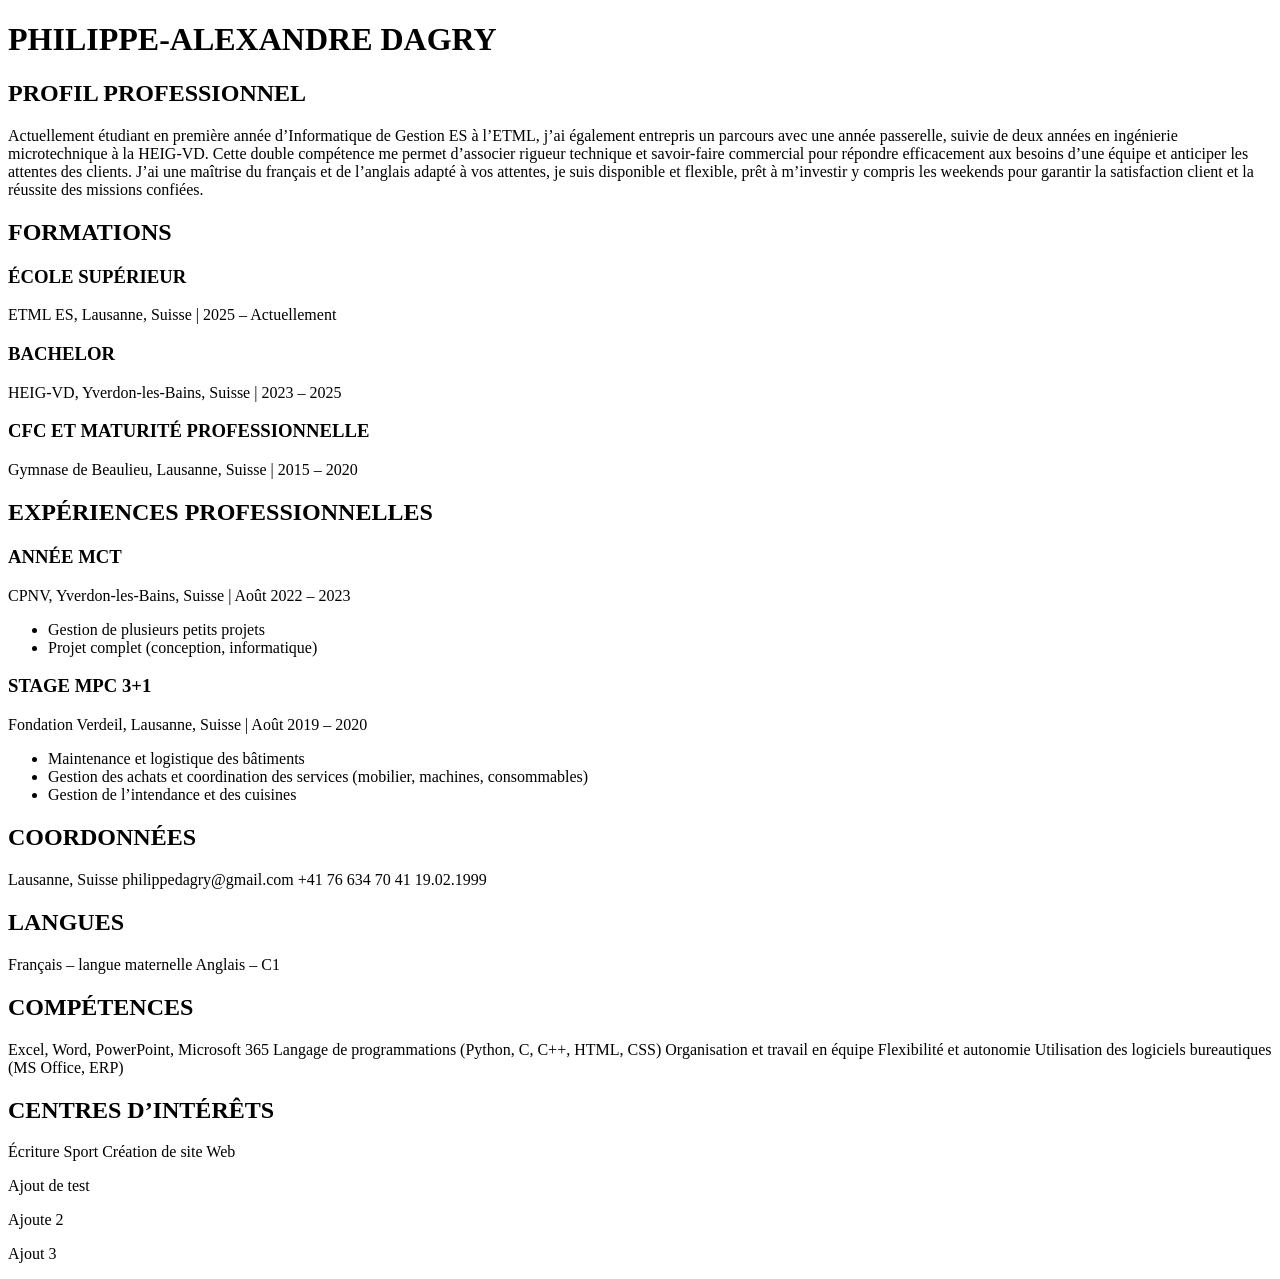
==== index.html @ e8908bed "Renommage fichier" ====
<!Doctype html>
    <html lang="FR">
        <head>
            <title>CV</title>
            <meta charset="UTF-8">
        </head>
    <body>
        <header>

        </header>
        <main>
            <h1>PHILIPPE-ALEXANDRE DAGRY</h1> 

            <h2>PROFIL PROFESSIONNEL</h2>
            Actuellement étudiant en première année d’Informatique de Gestion ES à l’ETML, j’ai également entrepris un parcours avec une année passerelle, suivie de deux années en ingénierie microtechnique à la HEIG-VD.
            Cette double compétence me permet d’associer rigueur technique et savoir-faire commercial pour répondre efficacement aux besoins d’une équipe et anticiper les attentes des clients.
            J’ai une maîtrise du français et de l’anglais adapté à vos attentes, je suis disponible et flexible, prêt à m’investir y compris les weekends pour garantir la satisfaction client et la réussite des missions confiées.

            <h2>FORMATIONS</h2>
            <h3>ÉCOLE SUPÉRIEUR</h3>
            <p>ETML ES, Lausanne, Suisse | 2025 – Actuellement</p>
            <h3>BACHELOR</h3>
            <p>HEIG-VD, Yverdon-les-Bains, Suisse | 2023 – 2025</p>
            <h3>CFC ET MATURITÉ PROFESSIONNELLE</h3>
            <p>Gymnase de Beaulieu, Lausanne, Suisse | 2015 – 2020</p>
            <h2>EXPÉRIENCES PROFESSIONNELLES</h2>
            <h3>ANNÉE MCT</h3>
            <p>CPNV, Yverdon-les-Bains, Suisse | Août 2022 – 2023</p>
            <ul>
                <li>Gestion de plusieurs petits projets</li>
                <li>Projet complet (conception, informatique)</li>
            </ul>
        
            <h3>STAGE MPC 3+1</h3>
            <p>Fondation Verdeil, Lausanne, Suisse | Août 2019 – 2020</p>
            
             <ul>
                <li>Maintenance et logistique des bâtiments</li>
                <li>Gestion des achats et coordination des services (mobilier, machines, consommables)</li>
                <li>Gestion de l’intendance et des cuisines</li>
            </ul>
    
            <h2>COORDONNÉES</h2>
            <p>
                Lausanne, Suisse
                philippedagry@gmail.com
                +41 76 634 70 41
                19.02.1999
            </p>
            
            <h2>LANGUES</h2>
            <p>
                Français – langue maternelle
                Anglais – C1
            </p>
            <h2>COMPÉTENCES</h2>
            <p>
                Excel, Word, PowerPoint, Microsoft 365
                Langage de programmations (Python, C, C++, HTML, CSS)
                Organisation et travail en équipe
                Flexibilité et autonomie
                Utilisation des logiciels bureautiques (MS Office, ERP)
            </p>
           
            <h2>CENTRES D’INTÉRÊTS</h2>
             <p>
                Écriture
                Sport
                Création de site Web
            </p>
            <p>Ajout de test</p>
            <p>Ajoute 2</p>
            <p>Ajout 3</p>
        </main>
        <footer>

        </footer>
    </body>
    </html>
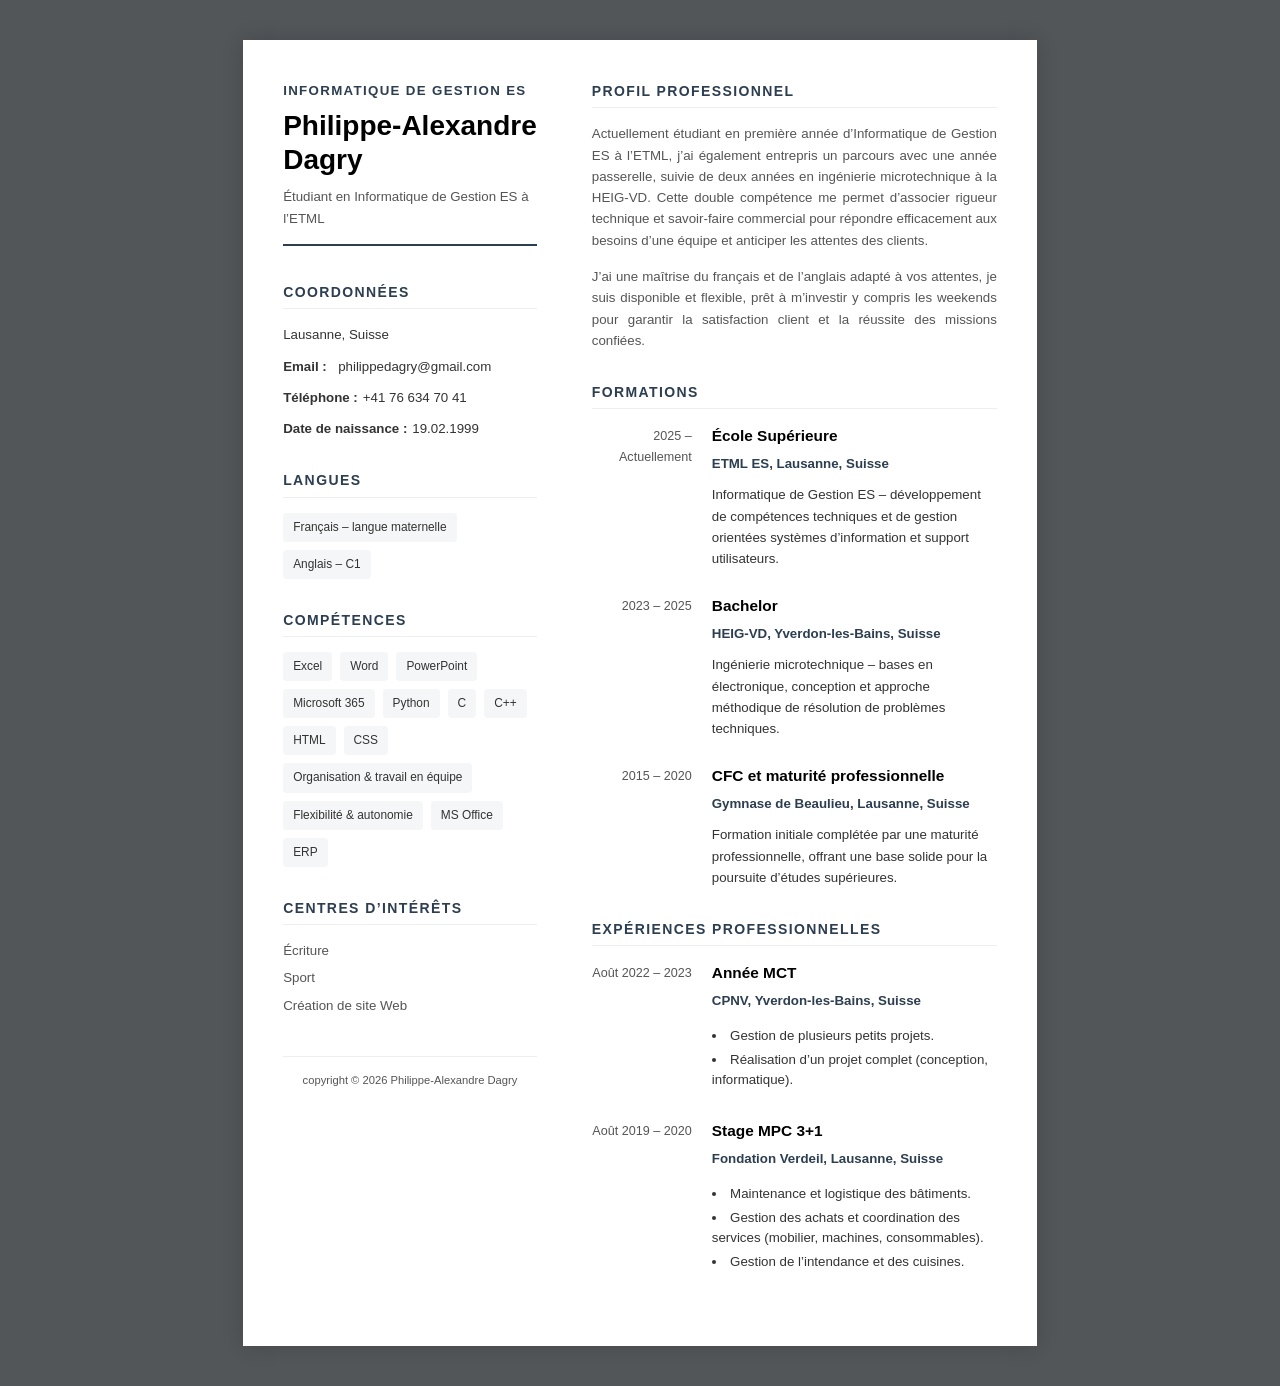
==== commit 701f4e0d: "Ajout du CSS Ajout de tout le style CSS" ====
--- a/index.html
+++ b/index.html
@@ -1,80 +1,173 @@
-<!Doctype html>
-    <html lang="FR">
-        <head>
-            <title>CV</title>
-            <meta charset="UTF-8">
-        </head>
-    <body>
-        <header>
+<!DOCTYPE html>
+<html lang="fr">
+<head>
+  <meta charset="UTF-8">
+  <title>CV Philippe-Alexandre Dagry</title>
+  <meta name="viewport" content="width=device-width, initial-scale=1">
+  <link rel="stylesheet" href="style.css">
+</head>
+<body>
+  <main class="cv-container">
+    <!-- COLONNE GAUCHE (infos) -->
+    <aside class="cv-col cv-col--side">
+      <header class="cv-header">
+        <div class="cv-title">Informatique de gestion ES</div>
+        <h1 class="cv-name">Philippe‑Alexandre Dagry</h1>
+        <div class="cv-section-content" style="margin-top: 4px;">
+          Étudiant en Informatique de Gestion ES à l’ETML
+        </div>
+      </header>
 
-        </header>
-        <main>
-            <h1>PHILIPPE-ALEXANDRE DAGRY</h1> 
+      <!-- Coordonnées -->
+      <section class="cv-section">
+        <div class="cv-section-title">Coordonnées</div>
+        <div class="cv-contact-list">
+          <div>Lausanne, Suisse</div>
+          <div><span class="cv-contact-label">Email&nbsp;:</span> philippedagry@gmail.com</div>
+          <div><span class="cv-contact-label">Téléphone&nbsp;:</span> +41 76 634 70 41</div>
+          <div><span class="cv-contact-label">Date de naissance&nbsp;:</span> 19.02.1999</div>
+        </div>
+      </section>
 
-            <h2>PROFIL PROFESSIONNEL</h2>
-            Actuellement étudiant en première année d’Informatique de Gestion ES à l’ETML, j’ai également entrepris un parcours avec une année passerelle, suivie de deux années en ingénierie microtechnique à la HEIG-VD.
-            Cette double compétence me permet d’associer rigueur technique et savoir-faire commercial pour répondre efficacement aux besoins d’une équipe et anticiper les attentes des clients.
-            J’ai une maîtrise du français et de l’anglais adapté à vos attentes, je suis disponible et flexible, prêt à m’investir y compris les weekends pour garantir la satisfaction client et la réussite des missions confiées.
+      <!-- Langues -->
+      <section class="cv-section">
+        <div class="cv-section-title">Langues</div>
+        <div class="cv-tags">
+          <span class="cv-tag">Français – langue maternelle</span>
+          <span class="cv-tag">Anglais – C1</span>
+        </div>
+      </section>
 
-            <h2>FORMATIONS</h2>
-            <h3>ÉCOLE SUPÉRIEUR</h3>
-            <p>ETML ES, Lausanne, Suisse | 2025 – Actuellement</p>
-            <h3>BACHELOR</h3>
-            <p>HEIG-VD, Yverdon-les-Bains, Suisse | 2023 – 2025</p>
-            <h3>CFC ET MATURITÉ PROFESSIONNELLE</h3>
-            <p>Gymnase de Beaulieu, Lausanne, Suisse | 2015 – 2020</p>
-            <h2>EXPÉRIENCES PROFESSIONNELLES</h2>
-            <h3>ANNÉE MCT</h3>
-            <p>CPNV, Yverdon-les-Bains, Suisse | Août 2022 – 2023</p>
-            <ul>
-                <li>Gestion de plusieurs petits projets</li>
-                <li>Projet complet (conception, informatique)</li>
-            </ul>
-        
-            <h3>STAGE MPC 3+1</h3>
-            <p>Fondation Verdeil, Lausanne, Suisse | Août 2019 – 2020</p>
-            
-             <ul>
-                <li>Maintenance et logistique des bâtiments</li>
-                <li>Gestion des achats et coordination des services (mobilier, machines, consommables)</li>
-                <li>Gestion de l’intendance et des cuisines</li>
-            </ul>
-    
-            <h2>COORDONNÉES</h2>
-            <p>
-                Lausanne, Suisse
-                philippedagry@gmail.com
-                +41 76 634 70 41
-                19.02.1999
-            </p>
-            
-            <h2>LANGUES</h2>
-            <p>
-                Français – langue maternelle
-                Anglais – C1
-            </p>
-            <h2>COMPÉTENCES</h2>
-            <p>
-                Excel, Word, PowerPoint, Microsoft 365
-                Langage de programmations (Python, C, C++, HTML, CSS)
-                Organisation et travail en équipe
-                Flexibilité et autonomie
-                Utilisation des logiciels bureautiques (MS Office, ERP)
-            </p>
-           
-            <h2>CENTRES D’INTÉRÊTS</h2>
-             <p>
-                Écriture
-                Sport
-                Création de site Web
-            </p>
-            <p>Ajout de test</p>
-            <p>Ajoute 2</p>
-            <p>Ajout 3</p>
-        </main>
-        <footer>
+      <!-- Compétences -->
+      <section class="cv-section">
+        <div class="cv-section-title">Compétences</div>
+        <div class="cv-tags">
+          <span class="cv-tag">Excel</span>
+          <span class="cv-tag">Word</span>
+          <span class="cv-tag">PowerPoint</span>
+          <span class="cv-tag">Microsoft 365</span>
+          <span class="cv-tag">Python</span>
+          <span class="cv-tag">C</span>
+          <span class="cv-tag">C++</span>
+          <span class="cv-tag">HTML</span>
+          <span class="cv-tag">CSS</span>
+          <span class="cv-tag">Organisation &amp; travail en équipe</span>
+          <span class="cv-tag">Flexibilité &amp; autonomie</span>
+          <span class="cv-tag">MS Office</span>
+          <span class="cv-tag">ERP</span>
+        </div>
+      </section>
 
-        </footer>
-    </body>
-    </html>
+      <!-- Centres d'intérêts -->
+      <section class="cv-section">
+        <div class="cv-section-title">Centres d’intérêts</div>
+        <div class="cv-hobbies">
+          <span>Écriture</span>
+          <span>Sport</span>
+          <span>Création de site Web</span>
+        </div>
+      </section>
 
+      <footer class="cv-footer">
+        copyright © 2026 Philippe‑Alexandre Dagry
+      </footer>
+    </aside>
+
+    <!-- COLONNE DROITE (contenu principal) -->
+    <section class="cv-col cv-col--main">
+      <!-- Profil professionnel -->
+      <section class="cv-section">
+        <div class="cv-section-title">Profil professionnel</div>
+        <div class="cv-section-content">
+          <p>
+            Actuellement étudiant en première année d’Informatique de Gestion ES à l’ETML, 
+            j’ai également entrepris un parcours avec une année passerelle, suivie de deux 
+            années en ingénierie microtechnique à la HEIG-VD. Cette double compétence me 
+            permet d’associer rigueur technique et savoir-faire commercial pour répondre 
+            efficacement aux besoins d’une équipe et anticiper les attentes des clients.
+          </p>
+          <p>
+            J’ai une maîtrise du français et de l’anglais adapté à vos attentes, je suis 
+            disponible et flexible, prêt à m’investir y compris les weekends pour garantir 
+            la satisfaction client et la réussite des missions confiées.
+          </p>
+        </div>
+      </section>
+
+      <!-- Formations -->
+      <section class="cv-section">
+        <div class="cv-section-title">Formations</div>
+        <div class="cv-list">
+          <article class="cv-item">
+            <div class="cv-item-date">2025 – Actuellement</div>
+            <div class="cv-item-content">
+              <div class="cv-item-title">École Supérieure</div>
+              <div class="cv-item-meta">ETML ES, Lausanne, Suisse</div>
+              <div class="cv-item-desc">
+                Informatique de Gestion ES – développement de compétences techniques 
+                et de gestion orientées systèmes d’information et support utilisateurs.
+              </div>
+            </div>
+          </article>
+          <article class="cv-item">
+            <div class="cv-item-date">2023 – 2025</div>
+            <div class="cv-item-content">
+              <div class="cv-item-title">Bachelor</div>
+              <div class="cv-item-meta">HEIG-VD, Yverdon-les-Bains, Suisse</div>
+              <div class="cv-item-desc">
+                Ingénierie microtechnique – bases en électronique, conception et 
+                approche méthodique de résolution de problèmes techniques.
+              </div>
+            </div>
+          </article>
+          <article class="cv-item">
+            <div class="cv-item-date">2015 – 2020</div>
+            <div class="cv-item-content">
+              <div class="cv-item-title">CFC et maturité professionnelle</div>
+              <div class="cv-item-meta">Gymnase de Beaulieu, Lausanne, Suisse</div>
+              <div class="cv-item-desc">
+                Formation initiale complétée par une maturité professionnelle, 
+                offrant une base solide pour la poursuite d’études supérieures.
+              </div>
+            </div>
+          </article>
+        </div>
+      </section>
+
+      <!-- Expériences professionnelles -->
+      <section class="cv-section">
+        <div class="cv-section-title">Expériences professionnelles</div>
+        <div class="cv-list">
+          <article class="cv-item">
+            <div class="cv-item-date">Août 2022 – 2023</div>
+            <div class="cv-item-content">
+              <div class="cv-item-title">Année MCT</div>
+              <div class="cv-item-meta">CPNV, Yverdon-les-Bains, Suisse</div>
+              <div class="cv-item-desc">
+                <ul>
+                  <li>Gestion de plusieurs petits projets.</li>
+                  <li>Réalisation d’un projet complet (conception, informatique).</li>
+                </ul>
+              </div>
+            </div>
+          </article>
+          <article class="cv-item">
+            <div class="cv-item-date">Août 2019 – 2020</div>
+            <div class="cv-item-content">
+              <div class="cv-item-title">Stage MPC 3+1</div>
+              <div class="cv-item-meta">Fondation Verdeil, Lausanne, Suisse</div>
+              <div class="cv-item-desc">
+                <ul>
+                  <li>Maintenance et logistique des bâtiments.</li>
+                  <li>Gestion des achats et coordination des services (mobilier, machines, consommables).</li>
+                  <li>Gestion de l’intendance et des cuisines.</li>
+                </ul>
+              </div>
+            </div>
+          </article>
+        </div>
+      </section>
+    </section>
+  </main>
+</body>
+</html>
--- a/style.css
+++ b/style.css
@@ -0,0 +1,353 @@
+/*
+  === SWISS STYLE CV - PROFESSIONAL & CLEAN ===
+  Respecte les standards suisses : sobre, structuré, lisible.
+  Optimisé pour l'impression A4 et le rendu PDF.
+*/
+
+/*
+  === RESET & VARIABLES ===
+*/
+:root {
+  /* Palette de couleurs */
+  --color-bg: #FFFFFF;           /* Fond blanc pur */
+  --color-text-main: #333333;    /* Gris très foncé pour le texte principal */
+  --color-text-muted: #555555;   /* Gris moyen pour les textes secondaires */
+  --color-accent: #2c3e50;       /* Bleu ardoise foncé (Dark Slate Blue) - Élégant et pro */
+  --color-border: #EEEEEE;       /* Bordures très légères */
+  --color-tag-bg: #F4F6F8;       /* Fond gris bleuté très clair pour les tags */
+
+  /* Typographie */
+  /* Police sans-serif propre et universelle */
+  --font-stack: "Helvetica Neue", Helvetica, Arial, "Roboto", sans-serif;
+  --line-height-base: 1.6;
+  
+  /* Espacement et Dimensions */
+  --page-width: 210mm;           /* Largeur A4 */
+  --page-min-height: 297mm;      /* Hauteur min A4 */
+  --page-padding: 40px;          /* Marges internes confortables */
+  --gap-main: 40px;              /* Espace entre colonnes */
+}
+
+/* Reset de base */
+* {
+  margin: 0;
+  padding: 0;
+  box-sizing: border-box;
+}
+
+html {
+  font-size: 14px; /* Taille de base légèrement réduite pour que tout tienne bien sur une page, mais lisible */
+}
+
+body {
+  font-family: var(--font-stack);
+  background-color: #525659; /* Fond gris foncé pour simuler l'espace de travail à l'écran */
+  color: var(--color-text-main);
+  line-height: var(--line-height-base);
+  
+  /* Centrage de la "page" à l'écran */
+  display: flex;
+  justify-content: center;
+  align-items: flex-start;
+  min-height: 100vh;
+  padding: 40px 0;
+  
+  /* Rendu de texte optimisé */
+  -webkit-font-smoothing: antialiased;
+  -moz-osx-font-smoothing: grayscale;
+  text-rendering: optimizeLegibility;
+}
+
+/*
+  === CONTENEUR PRINCIPAL (FEUILLE A4) ===
+*/
+.cv-container {
+  background-color: var(--color-bg);
+  width: var(--page-width);
+  min-height: var(--page-min-height);
+  padding: var(--page-padding);
+  box-shadow: 0 0 20px rgba(0, 0, 0, 0.15); /* Ombre pour effet de profondeur à l'écran */
+  
+  /* Layout Grid principal : Sidebar (30%) - Main (70%) */
+  display: grid;
+  grid-template-columns: 3fr 7fr; /* Ratio ~30% / 70% */
+  gap: var(--gap-main);
+  align-items: start;
+}
+
+/*
+  === COLONNE GAUCHE / LATERALE (SIDEBAR) ===
+*/
+.cv-col--side {
+  /* Pas de styles structurels complexes ici, géré par le grid parent */
+  padding-right: 15px; /* Petit espacement visuel supplémentaire si nécessaire */
+}
+
+/* En-tête (Nom, Titre) */
+.cv-header {
+  margin-bottom: 35px;
+  border-bottom: 2px solid var(--color-accent); /* Ligne de séparation élégante */
+  padding-bottom: 15px;
+}
+
+.cv-title {
+  font-size: 0.95rem;
+  color: var(--color-accent);
+  text-transform: uppercase;
+  letter-spacing: 0.1em;
+  font-weight: 600;
+  margin-bottom: 8px;
+  display: block;
+}
+
+.cv-name {
+  font-size: 2rem;
+  font-weight: 700;
+  color: #000;
+  line-height: 1.2;
+  margin-bottom: 10px;
+}
+
+.cv-section-content {
+  font-size: 0.95rem;
+  color: var(--color-text-muted);
+}
+
+/* Sections latérales (Contact, Skills, Langues) */
+.cv-section {
+  margin-bottom: 30px;
+}
+
+.cv-section-title {
+  font-size: 1rem;
+  text-transform: uppercase;
+  letter-spacing: 0.1em;
+  font-weight: 700;
+  color: var(--color-accent);
+  margin-bottom: 15px;
+  padding-bottom: 5px;
+  border-bottom: 1px solid var(--color-border);
+}
+
+/* Liste de contacts */
+.cv-contact-list {
+  font-size: 0.95rem;
+  display: flex;
+  flex-direction: column;
+  gap: 10px;
+}
+
+.cv-contact-list div {
+  display: flex;
+  align-items: flex-start;
+  flex-wrap: wrap;
+}
+
+.cv-contact-label {
+  font-weight: 600;
+  color: var(--color-text-main);
+  margin-right: 5px;
+  min-width: 50px; /* Alignement propre */
+}
+
+/* Tags (Compétences) */
+.cv-tags {
+  display: flex;
+  flex-wrap: wrap;
+  gap: 8px;
+}
+
+.cv-tag {
+  background-color: var(--color-tag-bg);
+  color: var(--color-text-main);
+  font-size: 0.85rem;
+  padding: 5px 10px;
+  border-radius: 4px; /* Coins légèrement arrondis */
+  font-weight: 500;
+}
+
+/* Centres d'intérêts */
+.cv-hobbies {
+  color: var(--color-text-muted);
+  font-size: 0.95rem;
+  display: flex;
+  flex-direction: column;
+  gap: 6px;
+}
+
+/* Footer (Github Link) */
+.cv-footer {
+  margin-top: 40px;
+  padding-top: 15px;
+  border-top: 1px solid var(--color-border);
+  font-size: 0.8rem;
+  color: var(--color-text-muted);
+  text-align: center;
+}
+
+/*
+  === COLONNE DROITE / PRINCIPALE (MAIN CONTENT) ===
+*/
+.cv-col--main {
+  /* Utilise tout l'espace alloué par le Grid */
+}
+
+.cv-col--main .cv-section-content p {
+  margin-bottom: 15px;
+  text-align: justify; /* Justifié pour un bloc propre */
+}
+
+/* Listes d'items (Expériences, Formations) */
+.cv-list {
+  display: flex;
+  flex-direction: column;
+  gap: 25px;
+}
+
+.cv-item {
+  /* Structure interne item : date à gauche, contenu à droite */
+  display: grid;
+  grid-template-columns: 100px 1fr; /* Date fixe, contenu fluide */
+  gap: 20px;
+  
+  /* Evite impérativement la coupure à l'intérieur d'un bloc Expérience à l'impression */
+  break-inside: avoid; 
+  page-break-inside: avoid;
+}
+
+.cv-item-date {
+  font-size: 0.9rem;
+  color: var(--color-text-muted);
+  text-align: right; /* Date alignée à droite vers le contenu */
+  font-weight: 500;
+  padding-top: 2px; /* Alignement optique avec le titre */
+}
+
+.cv-item-content {
+  display: flex;
+  flex-direction: column;
+  gap: 4px;
+}
+
+.cv-item-title {
+  font-size: 1.1rem;
+  font-weight: 700;
+  color: #000;
+}
+
+.cv-item-meta {
+  font-size: 0.95rem;
+  font-weight: 600;
+  color: var(--color-accent);
+  margin-bottom: 6px;
+}
+
+.cv-item-desc {
+  font-size: 0.95rem;
+}
+
+.cv-item-desc ul {
+  list-style-position: inside; /* Puces alignées ou inside */
+  margin-top: 5px;
+}
+
+.cv-item-desc li {
+  margin-bottom: 4px;
+  line-height: 1.5;
+}
+
+/*
+  === ADAPTATION POUR ÉCRANS (RESPONSIVE) ===
+  Si vu sur mobile, on repasse en une colonne.
+*/
+@media only screen and (max-width: 900px) {
+  body {
+    padding: 0;
+    background-color: #fff;
+    display: block;
+  }
+  
+  .cv-container {
+    width: 100%;
+    min-height: auto;
+    box-shadow: none;
+    padding: 20px;
+    display: flex;
+    flex-direction: column; /* Empile les sections */
+    gap: 30px;
+  }
+
+  /* Reset dates pour mobile */
+  .cv-item {
+    display: flex;
+    flex-direction: column;
+    gap: 5px;
+  }
+
+  .cv-item-date {
+    text-align: left;
+    margin-bottom: 2px;
+  }
+  
+  .cv-col--side {
+    padding-right: 0;
+    border-bottom: 1px solid var(--color-border);
+    padding-bottom: 20px;
+  }
+}
+
+/*
+  === RÈGLES D'IMPRESSION (PRINT) ===
+  CRUCIAL pour l'export PDF
+*/
+@media print {
+  @page {
+    size: A4;
+    margin: 0; /* On gère les marges via le padding du container */
+  }
+
+  body {
+    background: none !important;
+    padding: 0 !important;
+    margin: 0 !important;
+    display: block !important;
+    -webkit-print-color-adjust: exact;
+    print-color-adjust: exact;
+  }
+
+  .cv-container {
+    width: 210mm;
+    min-height: 297mm;
+    margin: 0;
+    box-shadow: none !important;
+    border: none !important;
+    padding: 15mm 15mm !important; /* Marges physiques papier */
+    
+    /* Force le Grid layout à l'impression */
+    display: grid !important;
+    grid-template-columns: 3fr 7fr !important;
+    gap: 30px !important;
+  }
+
+  /* Masquer les éléments inutiles à l'impression */
+  .cv-footer {
+    display: none !important;
+  }
+
+  /* Désactiver les liens bleus par défaut */
+  a {
+    text-decoration: none !important;
+    color: inherit !important;
+  }
+  
+  /* Gestion des sauts de page */
+  h1, h2, h3, .cv-section-title, .cv-item-title {
+    break-after: avoid;
+    page-break-after: avoid;
+  }
+  
+  .cv-section, .cv-item {
+    break-inside: avoid;
+    page-break-inside: avoid;
+  }
+}
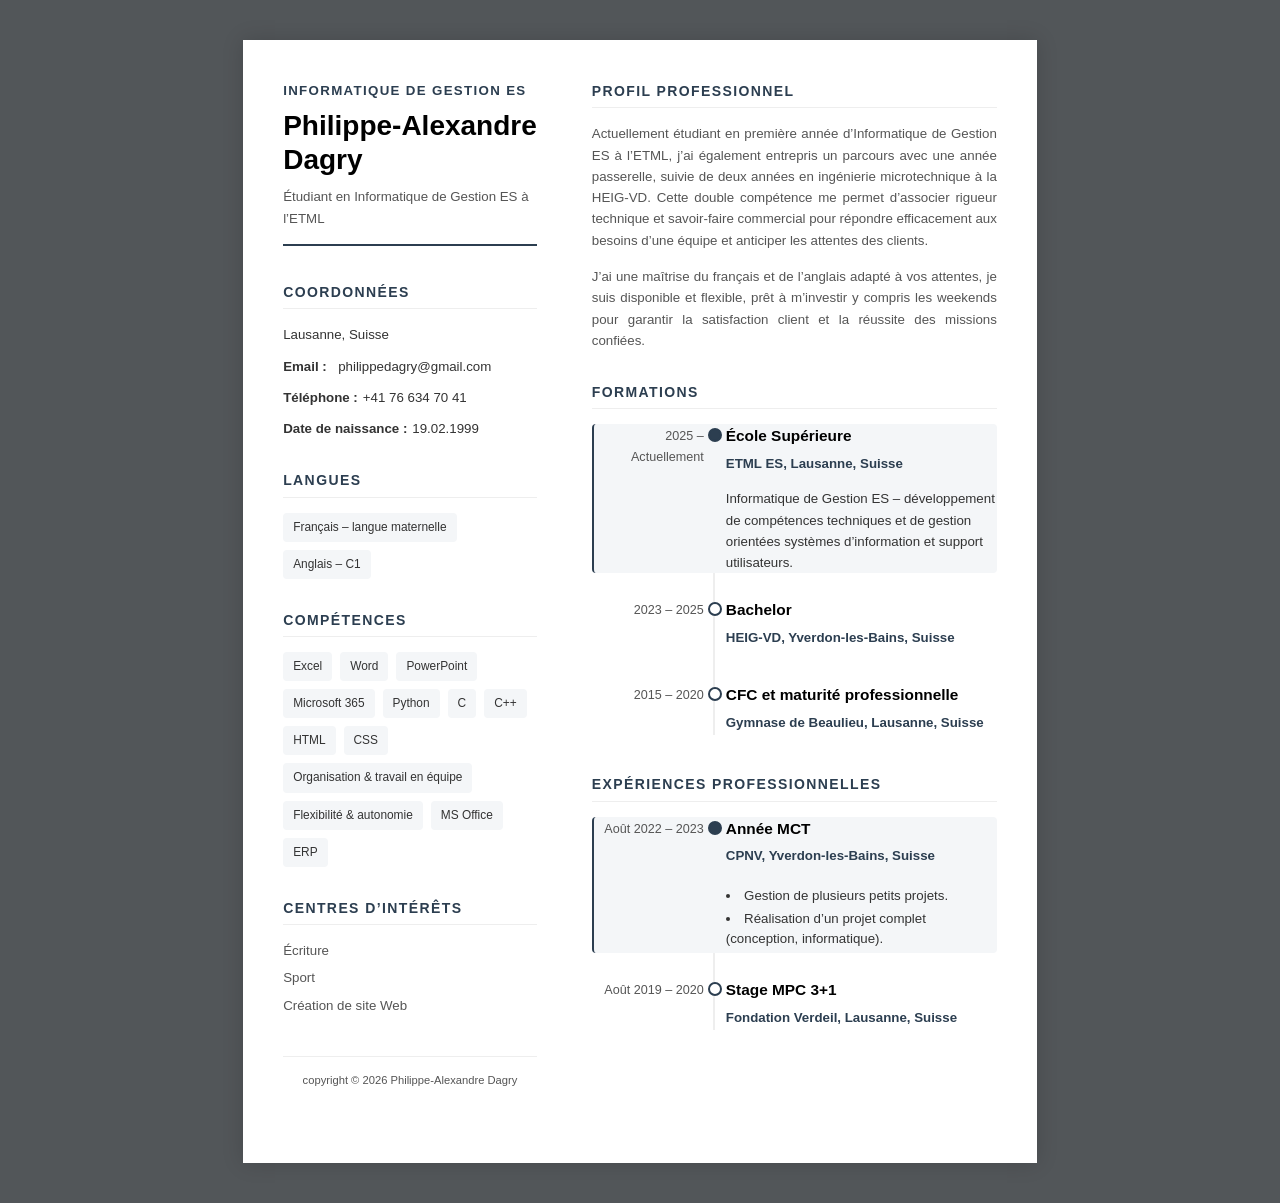
==== commit 0f73f3dd: "Ajout 1er fonctionnalité Javascript + MAJ du README" ====
--- a/index.html
+++ b/index.html
@@ -97,7 +97,7 @@
       <!-- Formations -->
       <section class="cv-section">
         <div class="cv-section-title">Formations</div>
-        <div class="cv-list">
+        <div class="cv-list js-timeline">
           <article class="cv-item">
             <div class="cv-item-date">2025 – Actuellement</div>
             <div class="cv-item-content">
@@ -137,7 +137,7 @@
       <!-- Expériences professionnelles -->
       <section class="cv-section">
         <div class="cv-section-title">Expériences professionnelles</div>
-        <div class="cv-list">
+        <div class="cv-list js-timeline">
           <article class="cv-item">
             <div class="cv-item-date">Août 2022 – 2023</div>
             <div class="cv-item-content">
@@ -169,5 +169,6 @@
       </section>
     </section>
   </main>
+  <script src="fonctionnalite.js" defer></script>
 </body>
 </html>
--- a/style.css
+++ b/style.css
@@ -256,6 +256,82 @@
   line-height: 1.5;
 }
 
+/* Timeline interactive (formations / expériences) */
+.cv-list.js-timeline {
+  position: relative;
+}
+
+.cv-list.js-timeline::before {
+  content: "";
+  position: absolute;
+  left: 121px;
+  top: 8px;
+  bottom: 8px;
+  width: 2px;
+  background-color: var(--color-border);
+}
+
+.cv-list.js-timeline .cv-item {
+  grid-template-columns: 110px 1fr;
+  gap: 22px;
+  position: relative;
+  border-left: 2px solid transparent;
+  border-radius: 4px;
+  transition: border-color 0.25s ease, background-color 0.25s ease;
+}
+
+.cv-item-date--interactive {
+  cursor: pointer;
+  transition: color 0.2s ease;
+  outline: none;
+}
+
+.cv-item-date--interactive:hover,
+.cv-item-date--interactive:focus-visible {
+  color: var(--color-accent);
+}
+
+.timeline-dot {
+  position: absolute;
+  left: 114px;
+  top: 4px;
+  width: 14px;
+  height: 14px;
+  border-radius: 50%;
+  border: 2px solid var(--color-accent);
+  background-color: var(--color-bg);
+  cursor: pointer;
+  transition: transform 0.2s ease, background-color 0.25s ease;
+}
+
+.timeline-dot:hover,
+.timeline-dot:focus-visible {
+  transform: scale(1.1);
+}
+
+.js-enabled .js-timeline .cv-item .cv-item-desc {
+  max-height: 0;
+  opacity: 0;
+  overflow: hidden;
+  margin-top: 0;
+  transition: max-height 0.35s ease, opacity 0.25s ease, margin-top 0.25s ease;
+}
+
+.js-enabled .js-timeline .cv-item.is-active {
+  border-left-color: var(--color-accent);
+  background-color: var(--color-tag-bg);
+}
+
+.js-enabled .js-timeline .cv-item.is-active .cv-item-desc {
+  max-height: 240px;
+  opacity: 1;
+  margin-top: 4px;
+}
+
+.js-enabled .js-timeline .cv-item.is-active .timeline-dot {
+  background-color: var(--color-accent);
+}
+
 /*
   === ADAPTATION POUR ÉCRANS (RESPONSIVE) ===
   Si vu sur mobile, on repasse en une colonne.
@@ -287,6 +363,17 @@
   .cv-item-date {
     text-align: left;
     margin-bottom: 2px;
+  }
+
+  .cv-list.js-timeline::before,
+  .timeline-dot {
+    display: none;
+  }
+
+  .cv-list.js-timeline .cv-item {
+    margin-left: 0;
+    padding-left: 0;
+    border-left: none;
   }
   
   .cv-col--side {
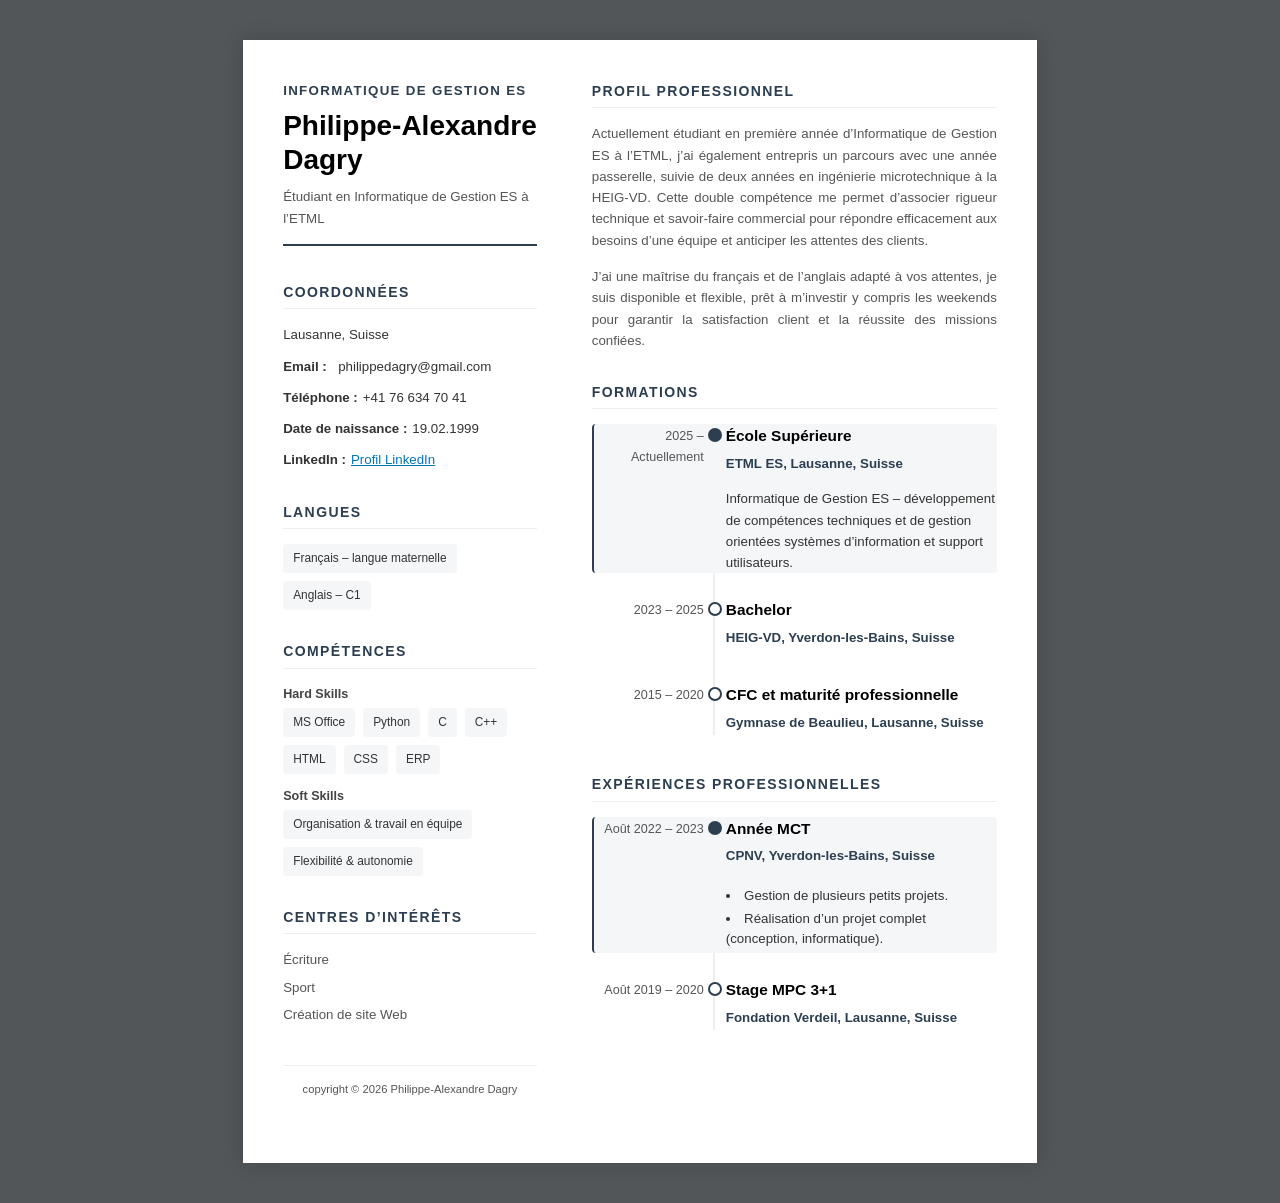
==== commit 4ae573de: "Fix des compétences" ====
--- a/index.html
+++ b/index.html
@@ -26,6 +26,7 @@
           <div><span class="cv-contact-label">Email&nbsp;:</span> philippedagry@gmail.com</div>
           <div><span class="cv-contact-label">Téléphone&nbsp;:</span> +41 76 634 70 41</div>
           <div><span class="cv-contact-label">Date de naissance&nbsp;:</span> 19.02.1999</div>
+          <div><span class="cv-contact-label">LinkedIn&nbsp;:</span> <a href="https://www.linkedin.com/in/philippe-alexandre-dagry-026732235/" target="_blank" style="text-decoration: underline; color: #0077b5;">Profil LinkedIn</a></div>
         </div>
       </section>
 
@@ -41,20 +42,22 @@
       <!-- Compétences -->
       <section class="cv-section">
         <div class="cv-section-title">Compétences</div>
+        
+        <h4 style="font-size: 0.9rem; margin: 8px 0 4px; font-weight: bold; color: #444;">Hard Skills</h4>
         <div class="cv-tags">
-          <span class="cv-tag">Excel</span>
-          <span class="cv-tag">Word</span>
-          <span class="cv-tag">PowerPoint</span>
-          <span class="cv-tag">Microsoft 365</span>
+          <span class="cv-tag">MS Office</span>
           <span class="cv-tag">Python</span>
           <span class="cv-tag">C</span>
           <span class="cv-tag">C++</span>
           <span class="cv-tag">HTML</span>
           <span class="cv-tag">CSS</span>
+          <span class="cv-tag">ERP</span>
+        </div>
+
+        <h4 style="font-size: 0.9rem; margin: 12px 0 4px; font-weight: bold; color: #444;">Soft Skills</h4>
+        <div class="cv-tags">
           <span class="cv-tag">Organisation &amp; travail en équipe</span>
           <span class="cv-tag">Flexibilité &amp; autonomie</span>
-          <span class="cv-tag">MS Office</span>
-          <span class="cv-tag">ERP</span>
         </div>
       </section>
 
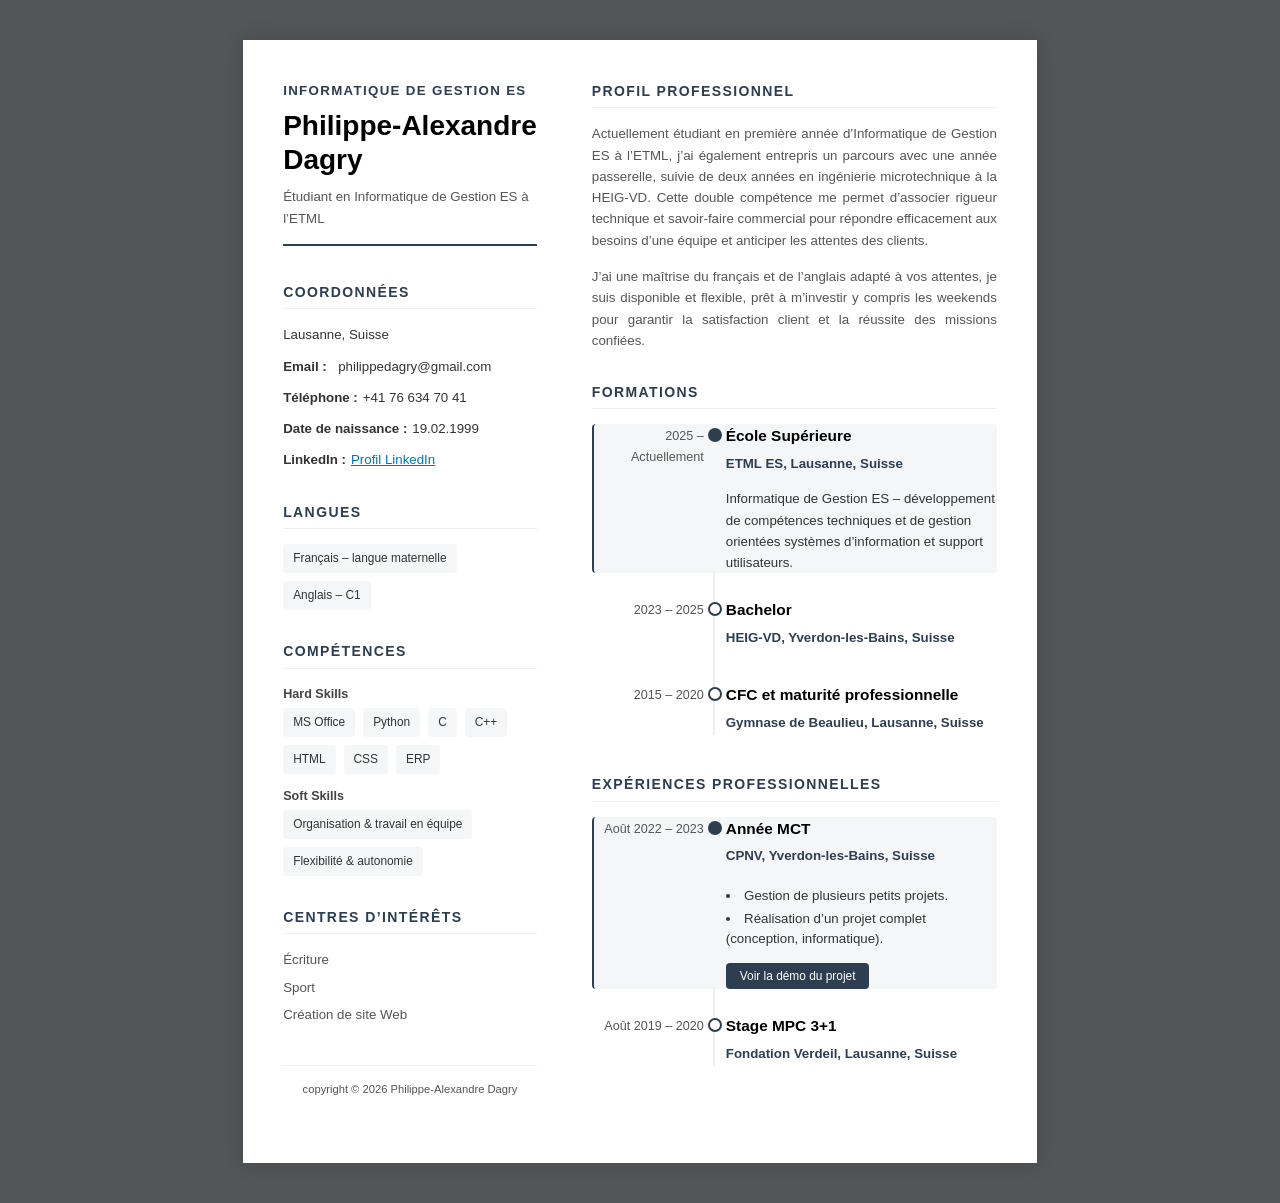
==== commit d507b84b: "Ajout vidéo Projet" ====
--- a/index.html
+++ b/index.html
@@ -151,6 +151,7 @@
                   <li>Gestion de plusieurs petits projets.</li>
                   <li>Réalisation d’un projet complet (conception, informatique).</li>
                 </ul>
+                <button class="cv-btn-video" onclick="openVideo()">Voir la démo du projet</button>
               </div>
             </div>
           </article>
@@ -172,6 +173,19 @@
       </section>
     </section>
   </main>
+  
+  <!-- Modal Vidéo -->
+  <div id="videoModal" class="video-modal">
+    <div class="video-modal-content">
+      <span class="video-close" onclick="closeVideo()">&times;</span>
+      <h3 class="video-modal-title">Démo du projet MCT</h3>
+      <video id="projectVideo" controls>
+        <source src="DominoInfini.mp4" type="video/mp4">
+        Votre navigateur ne supporte pas la lecture de vidéos.
+      </video>
+    </div>
+  </div>
+
   <script src="fonctionnalite.js" defer></script>
 </body>
 </html>
--- a/style.css
+++ b/style.css
@@ -437,4 +437,102 @@
     break-inside: avoid;
     page-break-inside: avoid;
   }
-}
+  
+  /* Cacher le bouton vidéo à l'impression */
+  .cv-btn-video, .video-modal {
+    display: none !important;
+  }
+}
+
+/* === Vidéo Modal & Bouton === */
+.cv-btn-video {
+  display: inline-block;
+  margin-top: 10px;
+  padding: 6px 14px;
+  background-color: var(--color-accent);
+  color: #fff;
+  border: none;
+  border-radius: 4px;
+  font-size: 0.85rem;
+  font-family: inherit;
+  cursor: pointer;
+  transition: opacity 0.2s ease;
+  font-weight: 500;
+}
+
+.cv-btn-video:hover {
+  opacity: 0.9;
+}
+
+.video-modal {
+  display: none; 
+  position: fixed;
+  z-index: 9999;
+  left: 0;
+  top: 0;
+  width: 100%;
+  height: 100%;
+  background-color: rgba(0,0,0,0.8);
+  align-items: center;
+  justify-content: center;
+  padding: 20px;
+}
+
+.video-modal.show {
+  display: flex !important;
+  animation: fadeIn 0.3s;
+}
+
+.video-modal-content {
+  background-color: #fefefe;
+  padding: 15px;
+  border-radius: 8px;
+  position: relative;
+  width: 100%;
+  max-width: 800px;
+  box-shadow: 0 4px 15px rgba(0,0,0,0.5);
+  animation: slideIn 0.3s;
+  display: flex;
+  flex-direction: column;
+}
+
+.video-modal-title {
+  margin: 0 0 10px 0;
+  font-size: 1.1rem;
+  color: var(--color-text-main);
+  border-bottom: 1px solid #eee;
+  padding-bottom: 8px;
+}
+
+.video-modal-content video {
+  width: 100%;
+  max-height: 80vh;
+  border-radius: 4px;
+  background: #000;
+}
+
+.video-close {
+  position: absolute;
+  top: 10px;
+  right: 15px;
+  color: #888;
+  font-size: 28px;
+  font-weight: bold;
+  cursor: pointer;
+  line-height: 1;
+  z-index: 10;
+}
+
+.video-close:hover {
+  color: #333;
+}
+
+@keyframes fadeIn {
+  from {opacity: 0}
+  to {opacity: 1}
+}
+
+@keyframes slideIn {
+  from {transform: translateY(-20px); opacity: 0;} 
+  to {transform: translateY(0); opacity: 1;}
+}
